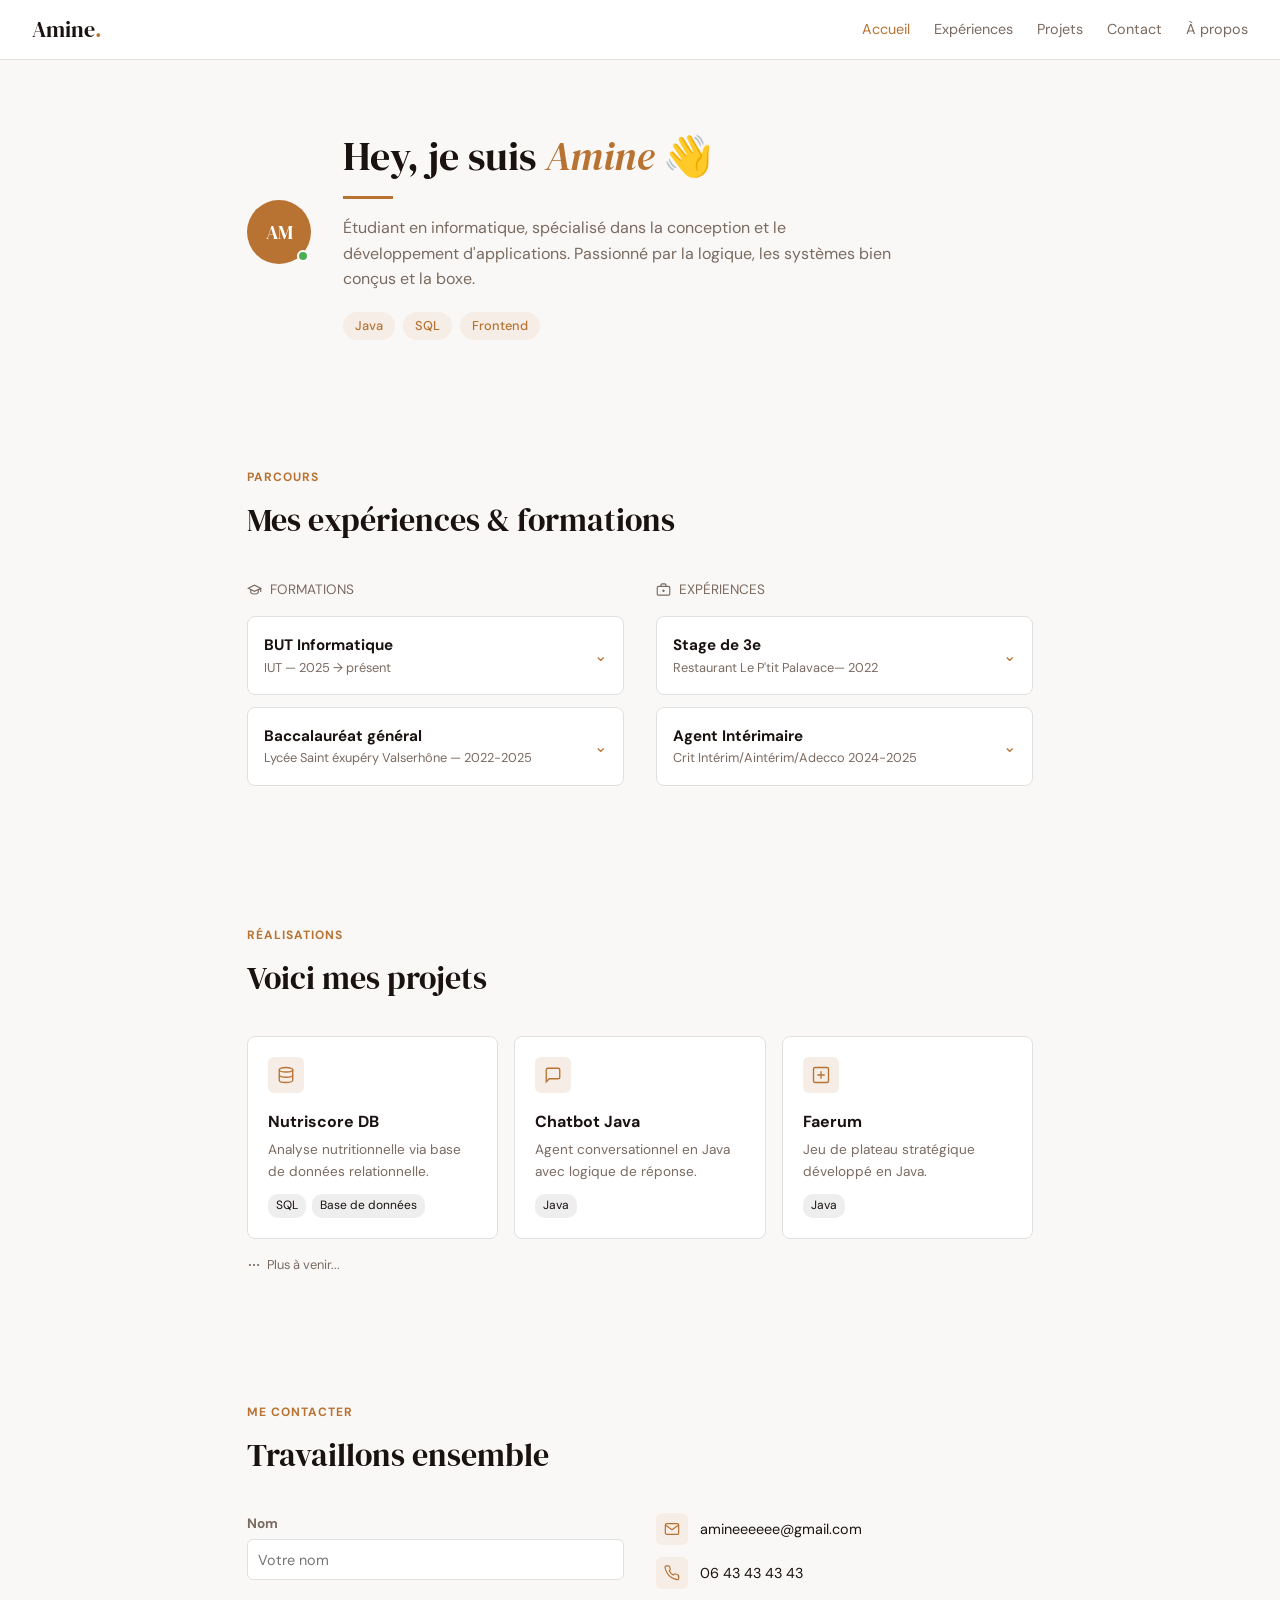
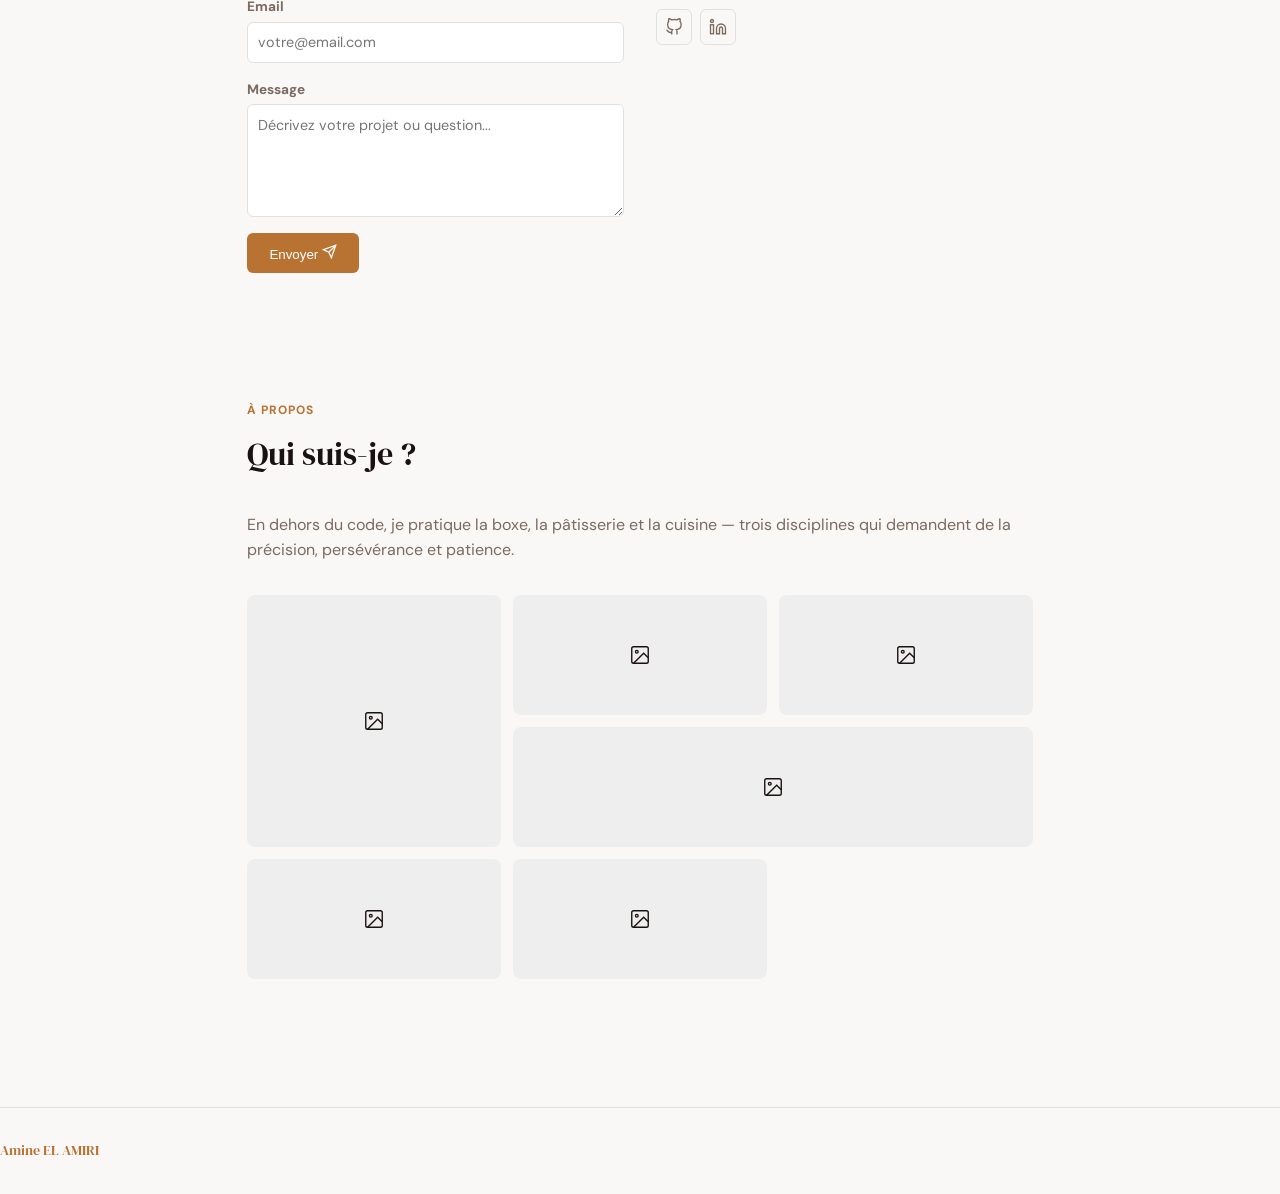
==== index.html @ 22b743e8 "Add files via upload" ====
<!DOCTYPE html>
<html lang="fr">
<head>
  <meta charset="UTF-8" />
  <meta name="viewport" content="width=device-width, initial-scale=1.0" />
  <title>Amine — Portfolio</title>
  <link rel="preconnect" href="https://fonts.googleapis.com" />
  <link rel="preconnect" href="https://fonts.gstatic.com" crossorigin />
  <link href="https://fonts.googleapis.com/css2?family=DM+Sans:wght@400;500;700&family=DM+Serif+Display:ital@0;1&display=swap" rel="stylesheet" />
  <link rel="stylesheet" href="style.css" />
</head>
<body>

<nav id="navbar">
  <a href="#accueil" class="nav-logo">Amine<span>.</span></a>

  <div class="nav-links" id="nav-links">
    <a href="#accueil"          class="nav-link active" data-section="accueil">Accueil</a>
    <a href="#mon-parcours"     class="nav-link"               data-section="mon-parcours">Expériences</a>
    <a href="#mes-projets"      class="nav-link"               data-section="mes-projets">Projets</a>
    <a href="#me-contacter"     class="nav-link"               data-section="me-contacter">Contact</a>
    <a href="#a-propos-de-moi"  class="nav-link"               data-section="a-propos-de-moi">À propos</a>
  </div>

  <button class="hamburger" id="hamburger" onclick="basculerMenu()" aria-label="Menu">
    <span></span><span></span><span></span>
  </button>
</nav>

<div class="mobile-menu" id="mobile-menu">
  <a href="#accueil"          class="nav-link" onclick="fermerMenuMobile()">Accueil</a>
  <a href="#mon-parcours"     class="nav-link" onclick="fermerMenuMobile()">Expériences</a>
  <a href="#mes-projets"      class="nav-link" onclick="fermerMenuMobile()">Projets</a>
  <a href="#me-contacter"     class="nav-link" onclick="fermerMenuMobile()">Contact</a>
  <a href="#a-propos-de-moi"  class="nav-link" onclick="fermerMenuMobile()">À propos</a>
</div>

<main>

  <section id="accueil">
    <div class="hero-inner">
      <div class="avatar-wrap">
        <div class="avatar">AM</div>
        <div class="availability" title="Disponible"></div>
      </div>
      <div>
        <h1 class="hero-greeting">Hey, je suis <em>Amine</em> 👋</h1>
        <div class="copper-bar"></div>
        <p class="hero-desc">Étudiant en informatique, spécialisé dans la conception et le développement d'applications. Passionné par la logique, les systèmes bien conçus et la boxe.</p>
        <div class="tags">
          <span class="tag">Java</span>
          <span class="tag">SQL</span>
          <span class="tag">Frontend</span>
        </div>
      </div>
    </div>
  </section>

  <section id="mon-parcours">
    <div class="section-eyebrow">Parcours</div>
    <h2 class="section-title">Mes expériences &amp; formations</h2>
    <div class="xp-grid">
      <div>
        <div class="xp-col-title">
          <svg width="15" height="15" fill="none" stroke="currentColor" stroke-width="1.8" viewBox="0 0 24 24"><path d="M22 10v6M2 10l10-5 10 5-10 5z"/><path d="M6 12v5c3 3 9 3 12 0v-5"/></svg>
          Formations
        </div>
        <div class="expand-card">
          <div class="expand-header" onclick="ouvrirBoite(this)">
            <div>
              <div class="expand-title">BUT Informatique</div>
              <div class="expand-sub">IUT — 2025 → présent</div>
            </div>
            <span class="chevron">&#8964;</span>
          </div>
          <div class="expand-body">
            Formation en développement logiciel, bases de données, algorithmique et conception d'applications. Projets en équipe en conditions réelles.
          </div>
        </div>
        <div class="expand-card">
          <div class="expand-header" onclick="ouvrirBoite(this)">
            <div>
              <div class="expand-title">Baccalauréat général</div>
              <div class="expand-sub">Lycée Saint éxupéry Valserhône — 2022-2025</div>
            </div>
            <span class="chevron">&#8964;</span>
          </div>
          <div class="expand-body">
            Spécialité Mathématiques et Physique-chimie ainsi que l'option Maths Expertes. 
          </div>
        </div>
      </div>
      <div>
        <div class="xp-col-title">
          <svg width="15" height="15" fill="none" stroke="currentColor" stroke-width="1.8" viewBox="0 0 24 24"><rect x="2" y="7" width="20" height="14" rx="2"/><path d="M16 7V5a2 2 0 0 0-2-2h-4a2 2 0 0 0-2 2v2"/><line x1="12" y1="12" x2="12" y2="16"/><line x1="10" y1="14" x2="14" y2="14"/></svg>
          Expériences
        </div>
        <div class="expand-card">
          <div class="expand-header" onclick="ouvrirBoite(this)">
            <div>
              <div class="expand-title">Stage de 3e</div>
              <div class="expand-sub">Restaurant Le P'tit Palavace— 2022</div>
            </div>
            <span class="chevron">&#8964;</span>
          </div>
          <div class="expand-body">
            Au cours de ce stage, j'ai occupé plusieurs postes opérationnels : accueil et prise en charge des clients, entretien des locaux, et participation à la préparation des commandes dans le respect des procédures établies. Cette expérience m'a permis de développer des compétences transversales telles que le sens du service, la rigueur dans l'application de méthodes de travail, et la gestion du stress en environnement dynamique.
          </div>
        </div>
        <div class="expand-card">
          <div class="expand-header" onclick="ouvrirBoite(this)">
            <div>
              <div class="expand-title">Agent Intérimaire</div>
              <div class="expand-sub">Crit Intérim/Aintérim/Adecco 2024-2025</div>
            </div>
            <span class="chevron">&#8964;</span>
          </div>
          <div class="expand-body">
            Diverses missions opérationnelles — gestion de stocks, déménagement — qui m'ont forgé une vraie polyvalence terrain : capacité d'adaptation rapide, rigueur logistique et sens de l'effort collectif.
          </div>
        </div>
      </div>
    </div>
  </section>

  <section id="mes-projets">
    <div class="section-eyebrow">Réalisations</div>
    <h2 class="section-title">Voici mes projets</h2>
    <div class="projects-grid">
      <a href="nutriscore.html" class="project-card">
        <div class="proj-icon">
          <svg width="18" height="18" fill="none" stroke="currentColor" stroke-width="1.8" viewBox="0 0 24 24"><ellipse cx="12" cy="5" rx="9" ry="3"/><path d="M21 12c0 1.66-4 3-9 3s-9-1.34-9-3"/><path d="M3 5v14c0 1.66 4 3 9 3s9-1.34 9-3V5"/></svg>
        </div>
        <div class="proj-title">Nutriscore DB</div>
        <div class="proj-desc">Analyse nutritionnelle via base de données relationnelle.</div>
        <div class="proj-tags">
          <span class="proj-tag">SQL</span>
          <span class="proj-tag">Base de données</span>
        </div>
      </a>
      <a href="chatbot.html" class="project-card">
        <div class="proj-icon">
          <svg width="18" height="18" fill="none" stroke="currentColor" stroke-width="1.8" viewBox="0 0 24 24"><path d="M21 15a2 2 0 0 1-2 2H7l-4 4V5a2 2 0 0 1 2-2h14a2 2 0 0 1 2 2z"/></svg>
        </div>
        <div class="proj-title">Chatbot Java</div>
        <div class="proj-desc">Agent conversationnel en Java avec logique de réponse.</div>
        <div class="proj-tags">
          <span class="proj-tag">Java</span>
        </div>
      </a>
      <a href="faerum.html" class="project-card">
        <div class="proj-icon">
          <svg width="18" height="18" fill="none" stroke="currentColor" stroke-width="1.8" viewBox="0 0 24 24"><rect x="2" y="2" width="20" height="20" rx="2"/><path d="M7 12h10M12 7v10"/></svg>
        </div>
        <div class="proj-title">Faerum</div>
        <div class="proj-desc">Jeu de plateau stratégique développé en Java.</div>
        <div class="proj-tags">
          <span class="proj-tag">Java</span>
        </div>
      </a>
    </div>
    <p class="more-projects">
      <svg width="14" height="14" fill="none" stroke="currentColor" stroke-width="1.8" viewBox="0 0 24 24"><circle cx="12" cy="12" r="1"/><circle cx="19" cy="12" r="1"/><circle cx="5" cy="12" r="1"/></svg>
      Plus à venir...
    </p>
  </section>

  <section id="me-contacter">
    <div class="section-eyebrow">Me contacter</div>
    <h2 class="section-title">Travaillons ensemble</h2>
    <div class="contact-wrap">
      <form class="contact-form" onsubmit="return false;">
        <div class="form-group">
          <label for="name">Nom</label>
          <input type="text" id="name" placeholder="Votre nom" />
        </div>
        <div class="form-group">
          <label for="email">Email</label>
          <input type="email" id="email" placeholder="votre@email.com" />
        </div>
        <div class="form-group">
          <label for="message">Message</label>
          <textarea id="message" rows="5" placeholder="Décrivez votre projet ou question..."></textarea>
        </div>
        <button type="submit" class="send-btn">
          Envoyer
          <svg width="15" height="15" fill="none" stroke="currentColor" stroke-width="2" viewBox="0 0 24 24"><line x1="22" y1="2" x2="11" y2="13"/><polygon points="22 2 15 22 11 13 2 9 22 2"/></svg>
        </button>
      </form>
      <div class="contact-info">
        <div class="contact-row">
          <div class="contact-icon">
            <svg width="16" height="16" fill="none" stroke="currentColor" stroke-width="1.8" viewBox="0 0 24 24"><path d="M4 4h16c1.1 0 2 .9 2 2v12c0 1.1-.9 2-2 2H4c-1.1 0-2-.9-2-2V6c0-1.1.9-2 2-2z"/><polyline points="22,6 12,13 2,6"/></svg>
          </div>
          amineeeeee@gmail.com
        </div>
        <div class="contact-row">
          <div class="contact-icon">
            <svg width="16" height="16" fill="none" stroke="currentColor" stroke-width="1.8" viewBox="0 0 24 24"><path d="M22 16.92v3a2 2 0 0 1-2.18 2 19.79 19.79 0 0 1-8.63-3.07A19.5 19.5 0 0 1 4.69 12 19.79 19.79 0 0 1 1.6 3.4 2 2 0 0 1 3.57 1.22h3a2 2 0 0 1 2 1.72c.127.96.361 1.903.7 2.81a2 2 0 0 1-.45 2.11L7.91 8.96a16 16 0 0 0 6 6l.92-.92a2 2 0 0 1 2.11-.45c.907.339 1.85.573 2.81.7A2 2 0 0 1 21.73 16.92z"/></svg>
          </div>
          06 43 43 43 43
        </div>
        <div class="socials">
          <a href="https://github.com/Amine-fr" class="social-btn" aria-label="GitHub">
            <svg width="18" height="18" fill="none" stroke="currentColor" stroke-width="1.8" viewBox="0 0 24 24"><path d="M9 19c-5 1.5-5-2.5-7-3m14 6v-3.87a3.37 3.37 0 0 0-.94-2.61c3.14-.35 6.44-1.54 6.44-7A5.44 5.44 0 0 0 20 4.77 5.07 5.07 0 0 0 19.91 1S18.73.65 16 2.48a13.38 13.38 0 0 0-7 0C6.27.65 5.09 1 5.09 1A5.07 5.07 0 0 0 5 4.77a5.44 5.44 0 0 0-1.5 3.78c0 5.42 3.3 6.61 6.44 7A3.37 3.37 0 0 0 9 18.13V22"/></svg>
          </a>
          <a href="https://linkedin.com/in/amine-el-amiri-00810a276" class="social-btn" aria-label="LinkedIn">
            <svg width="18" height="18" fill="none" stroke="currentColor" stroke-width="1.8" viewBox="0 0 24 24"><path d="M16 8a6 6 0 0 1 6 6v7h-4v-7a2 2 0 0 0-2-2 2 2 0 0 0-2 2v7h-4v-7a6 6 0 0 1 6-6z"/><rect x="2" y="9" width="4" height="12"/><circle cx="4" cy="4" r="2"/></svg>
          </a>
        </div>
      </div>
    </div>
  </section>

  <section id="a-propos-de-moi">
    <div class="section-eyebrow">À propos</div>
    <h2 class="section-title">Qui suis-je ?</h2>
    <p class="about-text">En dehors du code, je pratique la boxe, la pâtisserie et la cuisine — trois disciplines qui demandent de la précision, persévérance et patience.</p>
    <div class="about-photos">
      <div class="photo tall">
        <svg width="22" height="22" fill="none" stroke="currentColor" stroke-width="1.5" viewBox="0 0 24 24"><rect x="3" y="3" width="18" height="18" rx="2"/><circle cx="8.5" cy="8.5" r="1.5"/><polyline points="21 15 16 10 5 21"/></svg>
      </div>
      <div class="photo">
        <svg width="22" height="22" fill="none" stroke="currentColor" stroke-width="1.5" viewBox="0 0 24 24"><rect x="3" y="3" width="18" height="18" rx="2"/><circle cx="8.5" cy="8.5" r="1.5"/><polyline points="21 15 16 10 5 21"/></svg>
      </div>
      <div class="photo">
        <svg width="22" height="22" fill="none" stroke="currentColor" stroke-width="1.5" viewBox="0 0 24 24"><rect x="3" y="3" width="18" height="18" rx="2"/><circle cx="8.5" cy="8.5" r="1.5"/><polyline points="21 15 16 10 5 21"/></svg>
      </div>
      <div class="photo wide">
        <svg width="22" height="22" fill="none" stroke="currentColor" stroke-width="1.5" viewBox="0 0 24 24"><rect x="3" y="3" width="18" height="18" rx="2"/><circle cx="8.5" cy="8.5" r="1.5"/><polyline points="21 15 16 10 5 21"/></svg>
      </div>
      <div class="photo">
        <svg width="22" height="22" fill="none" stroke="currentColor" stroke-width="1.5" viewBox="0 0 24 24"><rect x="3" y="3" width="18" height="18" rx="2"/><circle cx="8.5" cy="8.5" r="1.5"/><polyline points="21 15 16 10 5 21"/></svg>
      </div>
      <div class="photo">
        <svg width="22" height="22" fill="none" stroke="currentColor" stroke-width="1.5" viewBox="0 0 24 24"><rect x="3" y="3" width="18" height="18" rx="2"/><circle cx="8.5" cy="8.5" r="1.5"/><polyline points="21 15 16 10 5 21"/></svg>
      </div>
    </div>
  </section>

</main>

<footer>
  <span>Amine EL AMIRI</span> 
</footer>

<script src="script.js"></script>
</body>
</html>
---- style.css ----
:root {
  --primary: #b87333;       /* Ta couleur cuivre */
  --primary-light: #f5ede6; /* Fond beige clair */
  --text: #1a1210;          /* Texte foncé */
  --text-muted: #7a6a60;    /* Texte secondaire gris/brun */
  --white: #ffffff;
  --bg: #faf8f6;            /* Couleur de fond du site */
}

* {
  box-sizing: border-box;
  margin: 0;
  padding: 0;
}

html { scroll-behavior: smooth; }

body {
  font-family: 'DM Sans', sans-serif;
  background-color: var(--bg);
  color: var(--text);
  line-height: 1.6;
}


#navbar {
  position: fixed; top: 0; left: 0; right: 0; z-index: 100;
  height: 60px;
  display: flex; align-items: center; justify-content: space-between;
  padding: 0 2rem;
  background-color: var(--white);
  border-bottom: 1px solid #e0e0e0;
}

.nav-logo {
  font-family: 'DM Serif Display', serif;
  font-size: 1.4rem; text-decoration: none; color: var(--text);
}
.nav-logo span { color: var(--primary); }

.nav-links { display: flex; gap: 1.5rem; }

.nav-link {
  font-size: 0.9rem; color: var(--text-muted);
  text-decoration: none; transition: color 0.2s;
}
.nav-link:hover, .nav-link.active { color: var(--primary); }

.hamburger {
  display: none; flex-direction: column; gap: 4px;
  background: none; border: none; cursor: pointer;
}
.hamburger span { width: 22px; height: 2px; background: var(--text); }

.mobile-menu {
  display: none; flex-direction: column;
  position: fixed; top: 60px; left: 0; right: 0; z-index: 99;
  background-color: var(--white); padding: 1rem 2rem;
  border-bottom: 1px solid #e0e0e0;
}
.mobile-menu.open { display: flex; }
.mobile-menu .nav-link { padding: 0.75rem 0; border-bottom: 1px solid #eee; }


main { padding-top: 60px; }

section {
  max-width: 850px; margin: 0 auto;
  padding: 4rem 2rem;
}

.section-eyebrow {
  font-size: 0.75rem; text-transform: uppercase; letter-spacing: 1px;
  color: var(--primary); font-weight: bold; margin-bottom: 0.5rem;
}

.section-title {
  font-family: 'DM Serif Display', serif; font-size: 2rem;
  font-weight: normal; margin-bottom: 2rem;
}


.hero-inner { display: flex; gap: 2rem; align-items: center; }

.avatar-wrap { position: relative; }

.avatar {
  width: 64px; height: 64px; border-radius: 50%;
  background: var(--primary); color: var(--white);
  display: flex; align-items: center; justify-content: center;
  font-family: 'DM Serif Display', serif; font-size: 1.2rem;
}

.availability {
  position: absolute; bottom: 2px; right: 2px;
  width: 12px; height: 12px; border-radius: 50%;
  background: #4caf50; border: 2px solid var(--white);
}

.hero-greeting { font-family: 'DM Serif Display', serif; font-size: 2.5rem; font-weight: normal; }
.hero-greeting em { color: var(--primary); font-style: italic; }
.copper-bar { width: 50px; height: 3px; background: var(--primary); margin: 0.5rem 0 1rem; }
.hero-desc { color: var(--text-muted); margin-bottom: 1.25rem; max-width: 550px; }

.tags { display: flex; gap: 0.5rem; flex-wrap: wrap; }
.tag {
  background: var(--primary-light); color: var(--primary);
  padding: 4px 12px; border-radius: 20px; font-size: 0.8rem; font-weight: 500;
}


.xp-grid { display: grid; grid-template-columns: 1fr 1fr; gap: 2rem; }
.xp-col-title { display: flex; align-items: center; gap: 0.5rem; font-size: 0.85rem; color: var(--text-muted); text-transform: uppercase; margin-bottom: 1rem; }

.expand-card {
  background: var(--white); border: 1px solid #e0e0e0;
  border-radius: 8px; margin-bottom: 0.75rem; overflow: hidden;
}

.expand-header { display: flex; justify-content: space-between; align-items: center; padding: 1rem; cursor: pointer; }
.expand-title { font-weight: bold; font-size: 0.95rem; }
.expand-sub { font-size: 0.8rem; color: var(--text-muted); }

.chevron { color: var(--primary); transition: transform 0.2s; }
.chevron.open { transform: rotate(180deg); }

.expand-body {
  max-height: 0; overflow: hidden;
  transition: max-height 0.3s ease, padding 0.3s;
  font-size: 0.85rem; color: var(--text-muted);
}
.expand-body.open { max-height: 300px; padding: 0 1rem 1rem; }


.projects-grid { display: grid; grid-template-columns: repeat(3, 1fr); gap: 1rem; }

.project-card {
  background: var(--white); border: 1px solid #e0e0e0; border-radius: 8px;
  padding: 1.25rem; text-decoration: none; color: inherit; transition: transform 0.2s;
}
.project-card:hover { border-color: var(--primary); transform: translateY(-3px); }

.proj-icon {
  width: 36px; height: 36px; background: var(--primary-light); color: var(--primary);
  display: flex; align-items: center; justify-content: center; border-radius: 6px; margin-bottom: 1rem;
}
.proj-title { font-weight: bold; font-size: 1rem; margin-bottom: 0.25rem; }
.proj-desc { font-size: 0.85rem; color: var(--text-muted); margin-bottom: 0.75rem; }

.proj-tags { display: flex; gap: 0.4rem; }
.proj-tag { background: #eee; font-size: 0.75rem; padding: 2px 8px; border-radius: 10px; }
.more-projects { display: flex; align-items: center; gap: 6px; font-size: 0.8rem; color: var(--text-muted); margin-top: 1rem; }


.contact-wrap { display: grid; grid-template-columns: 1fr 1fr; gap: 2rem; }
.contact-form { display: flex; flex-direction: column; gap: 1rem; }

.form-group { display: flex; flex-direction: column; gap: 0.25rem; }
.form-group label { font-size: 0.85rem; font-weight: bold; color: var(--text-muted); }
.form-group input, .form-group textarea {
  padding: 0.65rem; border: 1px solid #e0e0e0; border-radius: 6px;
  font-family: inherit; font-size: 0.9rem; outline: none;
}
.form-group input:focus, .form-group textarea:focus { border-color: var(--primary); }

.send-btn {
  background: var(--primary); color: var(--white); border: none;
  padding: 0.7rem 1.4rem; border-radius: 6px; cursor: pointer; align-self: flex-start;
}
.send-btn:hover { background: #7a4a1e; }

.contact-info { display: flex; flex-direction: column; gap: 0.75rem; }
.contact-row { display: flex; align-items: center; gap: 0.75rem; font-size: 0.9rem; }
.contact-icon {
  width: 32px; height: 32px; background: var(--primary-light); color: var(--primary);
  display: flex; align-items: center; justify-content: center; border-radius: 6px;
}

.socials { display: flex; gap: 0.5rem; margin-top: 0.5rem; }
.social-btn {
  width: 36px; height: 36px; border: 1px solid #e0e0e0; border-radius: 6px;
  display: flex; align-items: center; justify-content: center; color: var(--text-muted); text-decoration: none;
}
.social-btn:hover { border-color: var(--primary); color: var(--primary); }


.about-text { color: var(--text-muted); margin-bottom: 2rem; }
.about-photos { display: grid; grid-template-columns: repeat(3, 1fr); gap: 0.75rem; }

.photo {
  background: #eee; border-radius: 8px; min-height: 120px;
  display: flex; align-items: center; justify-content: center;
}
.photo.tall { grid-row: span 2; }
.photo.wide { grid-column: span 2; }

footer {
  display: flex; justify-content: space-between; align-items: center;
  padding: 2rem 0; border-top: 1px solid #e0e0e0; margin-top: 4rem;
  font-size: 0.85rem; color: var(--text-muted);
}
footer span:first-child { font-family: 'DM Serif Display', serif; color: var(--primary); }


@media (max-width: 680px) {
  .nav-links { display: none; }
  .hamburger { display: flex; }
  
 
  .hero-inner, .xp-grid, .projects-grid, .contact-wrap, .about-photos { 
    grid-template-columns: 1fr; 
    flex-direction: column; 
  }
  
  .photo.tall, .photo.wide { grid-row: span 1; grid-column: span 1; }
}
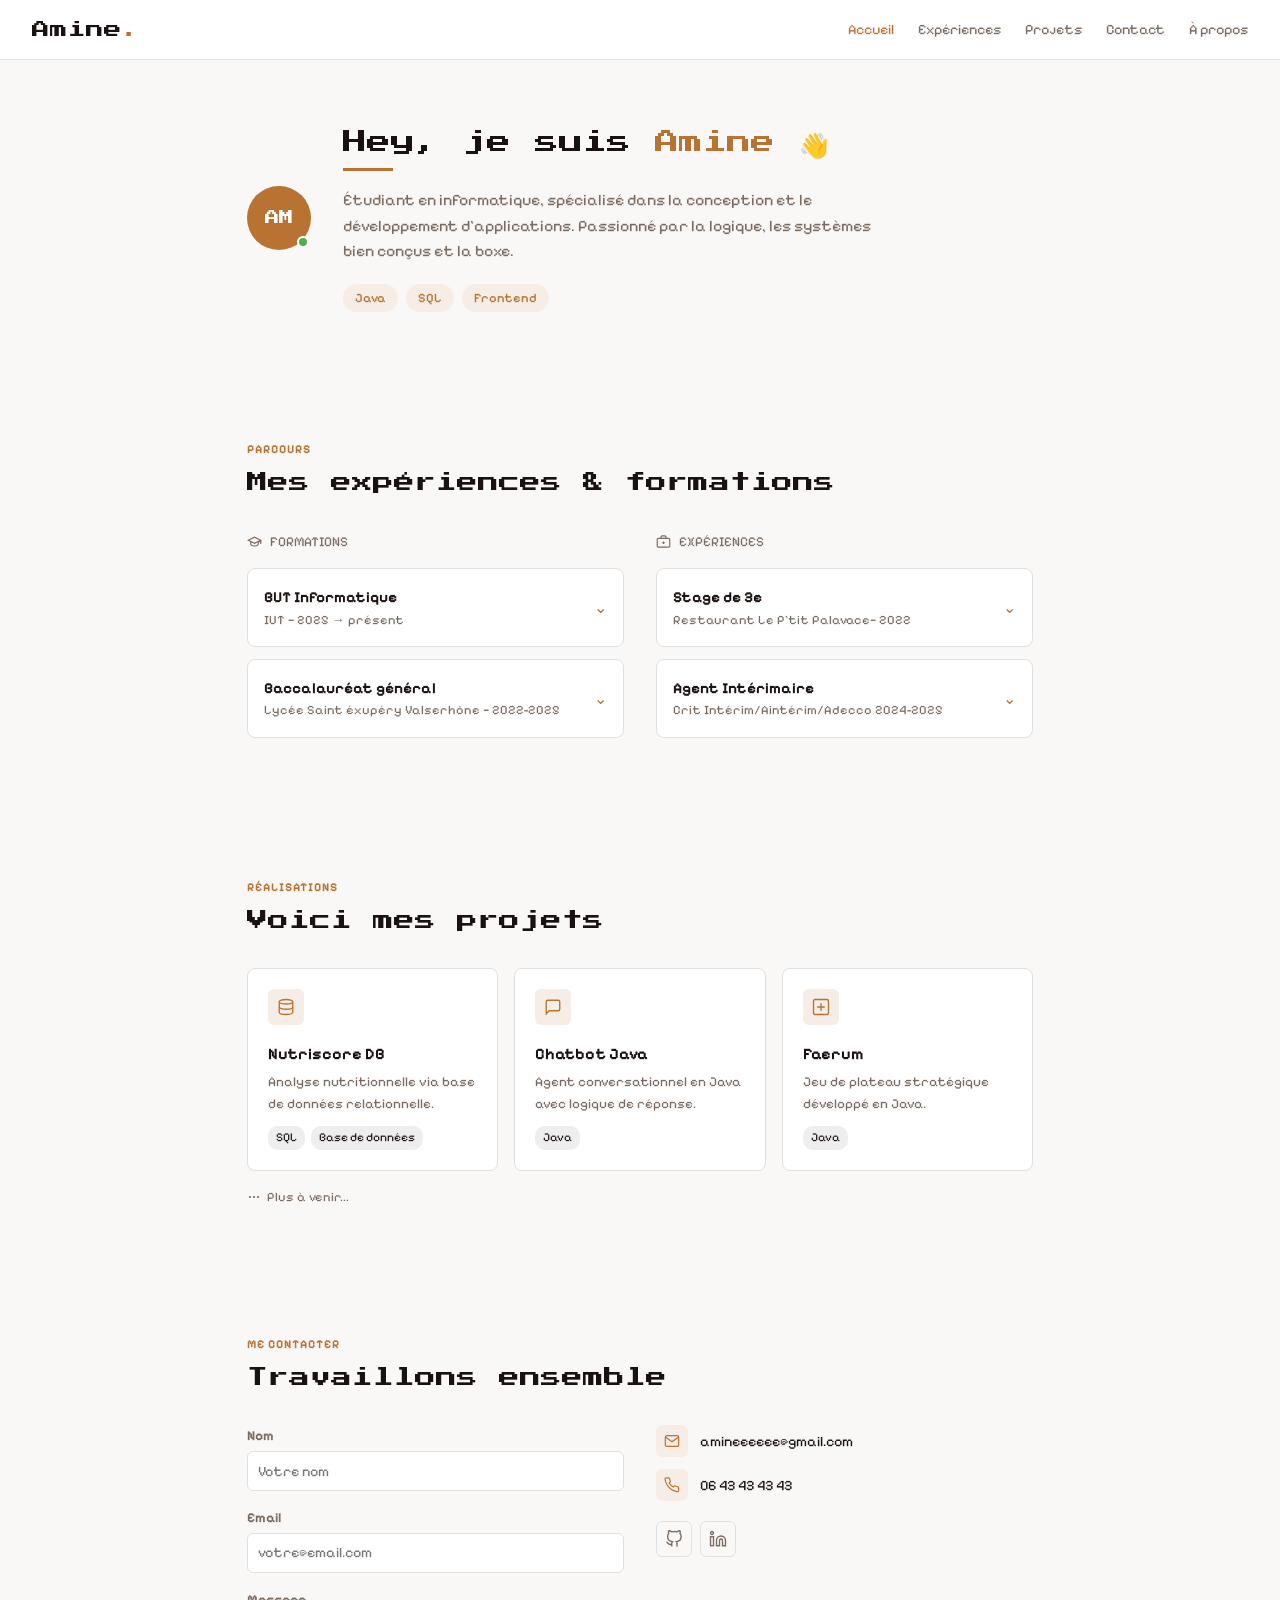
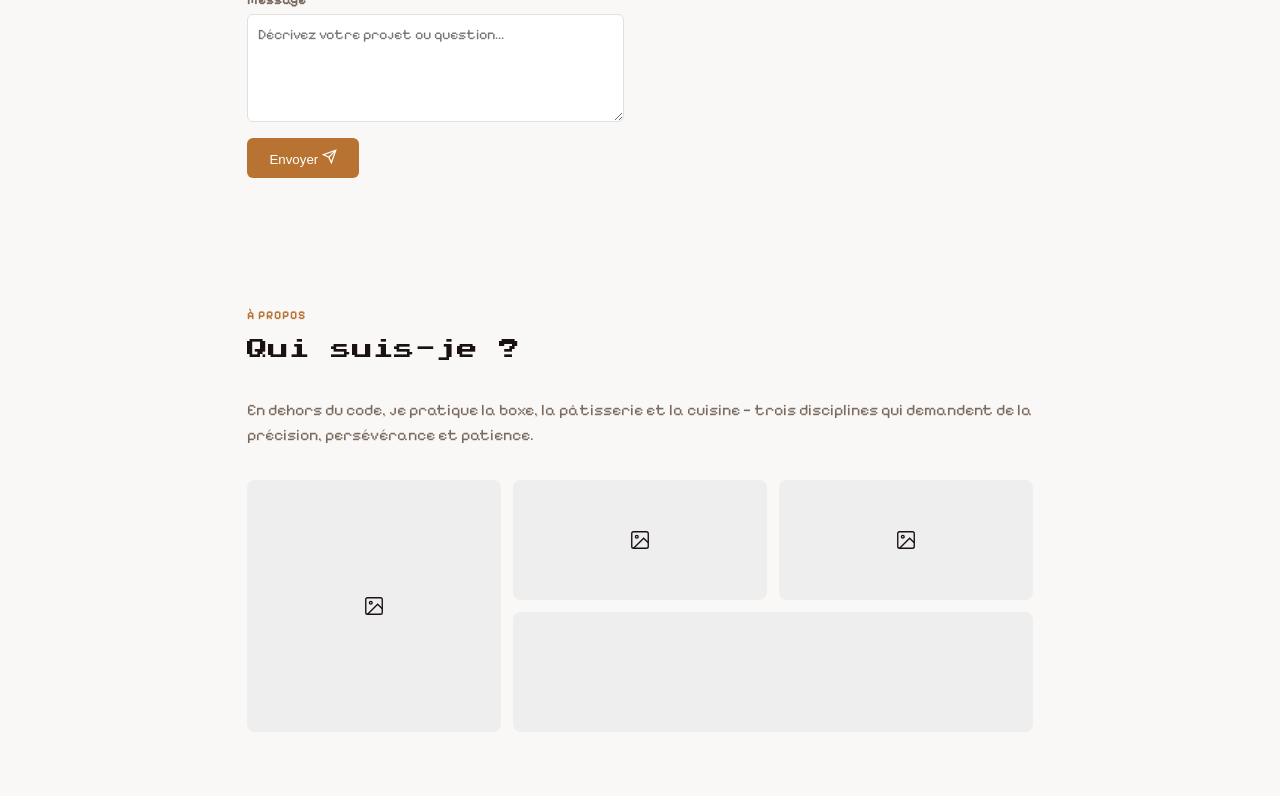
==== commit b1aec341: "Add files via upload" ====
--- a/index.html
+++ b/index.html
@@ -6,7 +6,7 @@
   <title>Amine — Portfolio</title>
   <link rel="preconnect" href="https://fonts.googleapis.com" />
   <link rel="preconnect" href="https://fonts.gstatic.com" crossorigin />
-  <link href="https://fonts.googleapis.com/css2?family=DM+Sans:wght@400;500;700&family=DM+Serif+Display:ital@0;1&display=swap" rel="stylesheet" />
+  <link href="https://fonts.googleapis.com/css2?family=Pixelify+Sans:wght@400;500;700&family=Press+Start+2P&display=swap" rel="stylesheet" />
   <link rel="stylesheet" href="style.css" />
 </head>
 <body>
@@ -227,23 +227,4 @@
         <svg width="22" height="22" fill="none" stroke="currentColor" stroke-width="1.5" viewBox="0 0 24 24"><rect x="3" y="3" width="18" height="18" rx="2"/><circle cx="8.5" cy="8.5" r="1.5"/><polyline points="21 15 16 10 5 21"/></svg>
       </div>
       <div class="photo wide">
-        <svg width="22" height="22" fill="none" stroke="currentColor" stroke-width="1.5" viewBox="0 0 24 24"><rect x="3" y="3" width="18" height="18" rx="2"/><circle cx="8.5" cy="8.5" r="1.5"/><polyline points="21 15 16 10 5 21"/></svg>
-      </div>
-      <div class="photo">
-        <svg width="22" height="22" fill="none" stroke="currentColor" stroke-width="1.5" viewBox="0 0 24 24"><rect x="3" y="3" width="18" height="18" rx="2"/><circle cx="8.5" cy="8.5" r="1.5"/><polyline points="21 15 16 10 5 21"/></svg>
-      </div>
-      <div class="photo">
-        <svg width="22" height="22" fill="none" stroke="currentColor" stroke-width="1.5" viewBox="0 0 24 24"><rect x="3" y="3" width="18" height="18" rx="2"/><circle cx="8.5" cy="8.5" r="1.5"/><polyline points="21 15 16 10 5 21"/></svg>
-      </div>
-    </div>
-  </section>
-
-</main>
-
-<footer>
-  <span>Amine EL AMIRI</span> 
-</footer>
-
-<script src="script.js"></script>
-</body>
-</html>+        <svg width="22" height="22
--- a/style.css
+++ b/style.css
@@ -1,4 +1,3 @@
-
 :root {
   --primary: #b87333;       /* Ta couleur cuivre */
   --primary-light: #f5ede6; /* Fond beige clair */
@@ -17,7 +16,7 @@
 html { scroll-behavior: smooth; }
 
 body {
-  font-family: 'DM Sans', sans-serif;
+  font-family: 'Pixelify Sans', sans-serif; /* Reste du texte en Pixelify Sans */
   background-color: var(--bg);
   color: var(--text);
   line-height: 1.6;
@@ -34,8 +33,8 @@
 }
 
 .nav-logo {
-  font-family: 'DM Serif Display', serif;
-  font-size: 1.4rem; text-decoration: none; color: var(--text);
+  font-family: 'Press Start 2P', cursive; /* Logo en Press Start 2P */
+  font-size: 1.1rem; text-decoration: none; color: var(--text); /* Taille ajustée */
 }
 .nav-logo span { color: var(--primary); }
 
@@ -76,8 +75,10 @@
 }
 
 .section-title {
-  font-family: 'DM Serif Display', serif; font-size: 2rem;
+  font-family: 'Press Start 2P', cursive; /* Gros titres en Press Start 2P */
+  font-size: 1.3rem; /* Taille réduite pour préserver la mise en page */
   font-weight: normal; margin-bottom: 2rem;
+  line-height: 1.5;
 }
 
 
@@ -89,7 +90,7 @@
   width: 64px; height: 64px; border-radius: 50%;
   background: var(--primary); color: var(--white);
   display: flex; align-items: center; justify-content: center;
-  font-family: 'DM Serif Display', serif; font-size: 1.2rem;
+  font-family: 'Press Start 2P', cursive; font-size: 0.9rem; /* Version pixel pour l'avatar */
 }
 
 .availability {
@@ -98,8 +99,13 @@
   background: #4caf50; border: 2px solid var(--white);
 }
 
-.hero-greeting { font-family: 'DM Serif Display', serif; font-size: 2.5rem; font-weight: normal; }
-.hero-greeting em { color: var(--primary); font-style: italic; }
+.hero-greeting { 
+  font-family: 'Press Start 2P', cursive; /* Titre principal en Press Start 2P */
+  font-size: 1.5rem; /* Taille optimisée pour l'affichage */
+  font-weight: normal; 
+  line-height: 1.5;
+}
+.hero-greeting em { color: var(--primary); font-style: normal; } /* Retrait de l'italic incompatible avec le pixel art */
 .copper-bar { width: 50px; height: 3px; background: var(--primary); margin: 0.5rem 0 1rem; }
 .hero-desc { color: var(--text-muted); margin-bottom: 1.25rem; max-width: 550px; }
 
@@ -200,14 +206,16 @@
   padding: 2rem 0; border-top: 1px solid #e0e0e0; margin-top: 4rem;
   font-size: 0.85rem; color: var(--text-muted);
 }
-footer span:first-child { font-family: 'DM Serif Display', serif; color: var(--primary); }
+footer span:first-child { 
+  font-family: 'Press Start 2P', cursive; /* Signature du footer en Press Start 2P */
+  font-size: 0.75rem; color: var(--primary); 
+}
 
 
 @media (max-width: 680px) {
   .nav-links { display: none; }
   .hamburger { display: flex; }
   
- 
   .hero-inner, .xp-grid, .projects-grid, .contact-wrap, .about-photos { 
     grid-template-columns: 1fr; 
     flex-direction: column; 
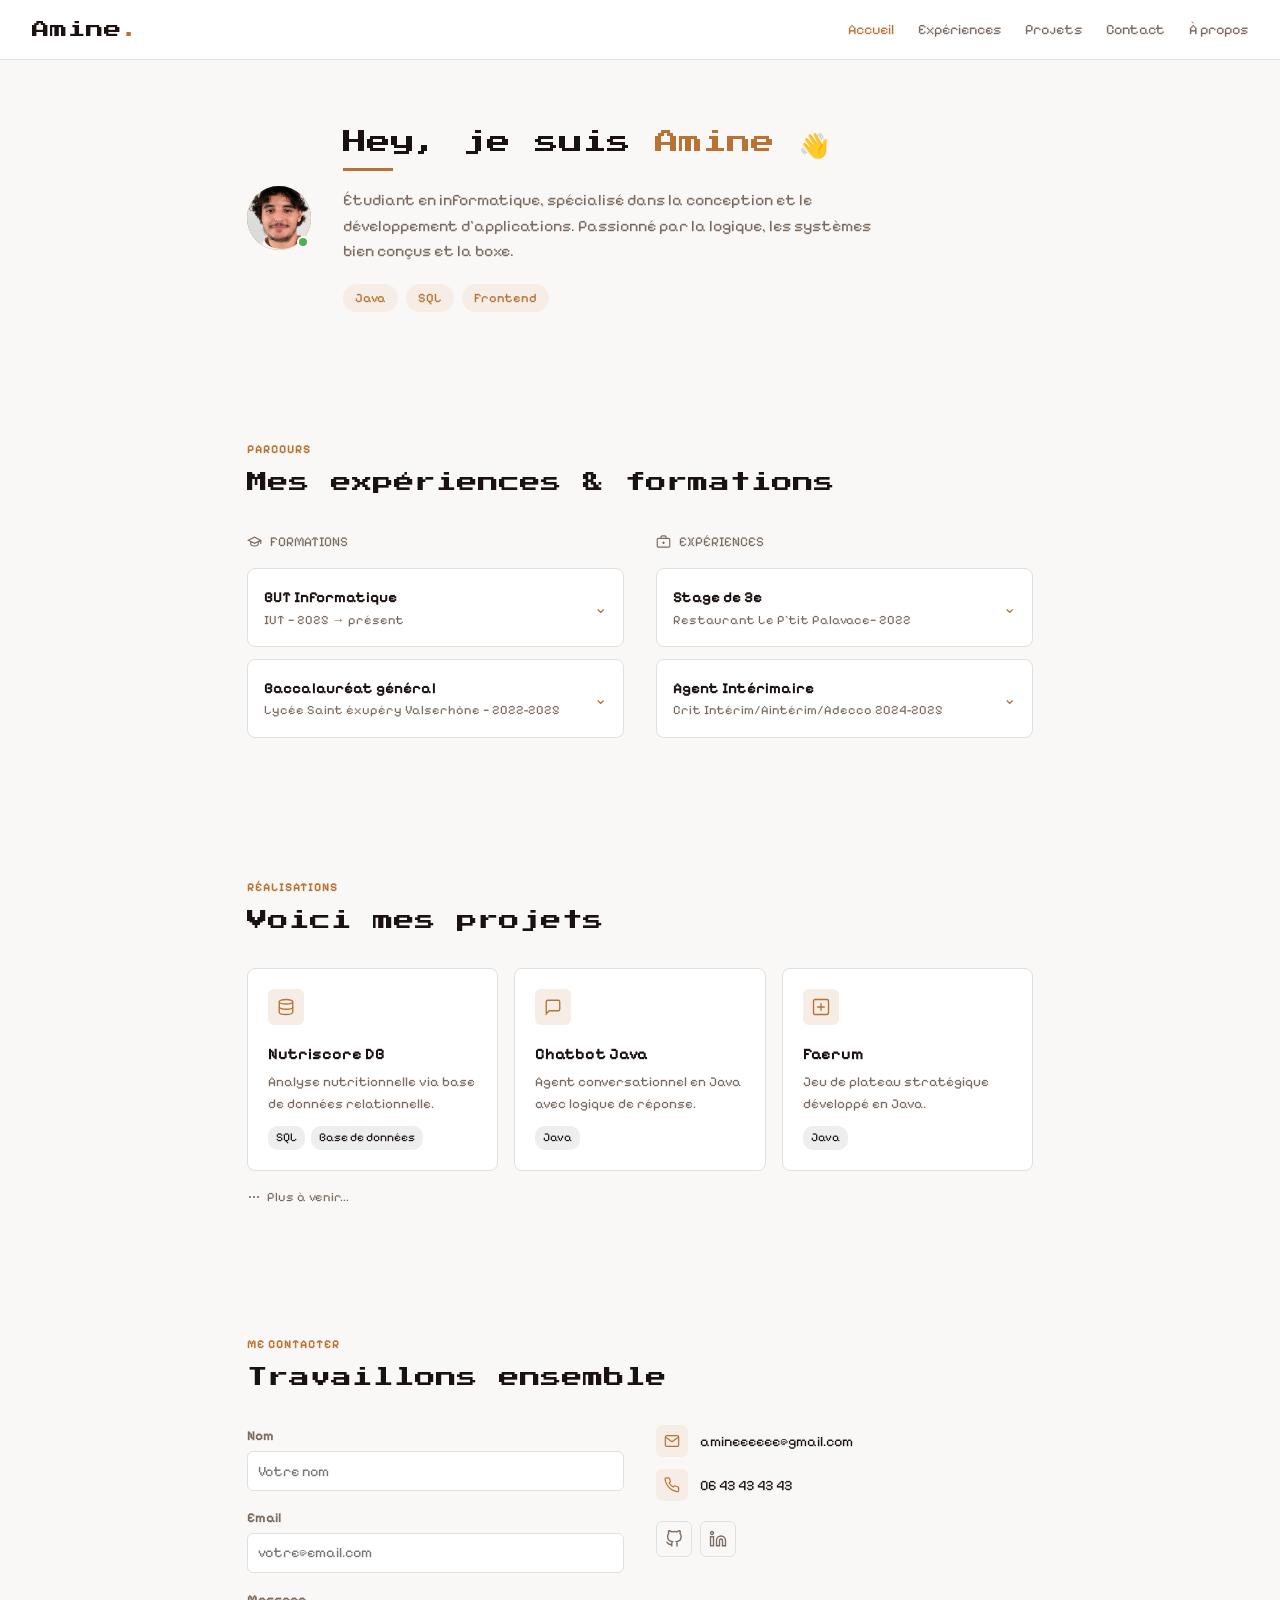
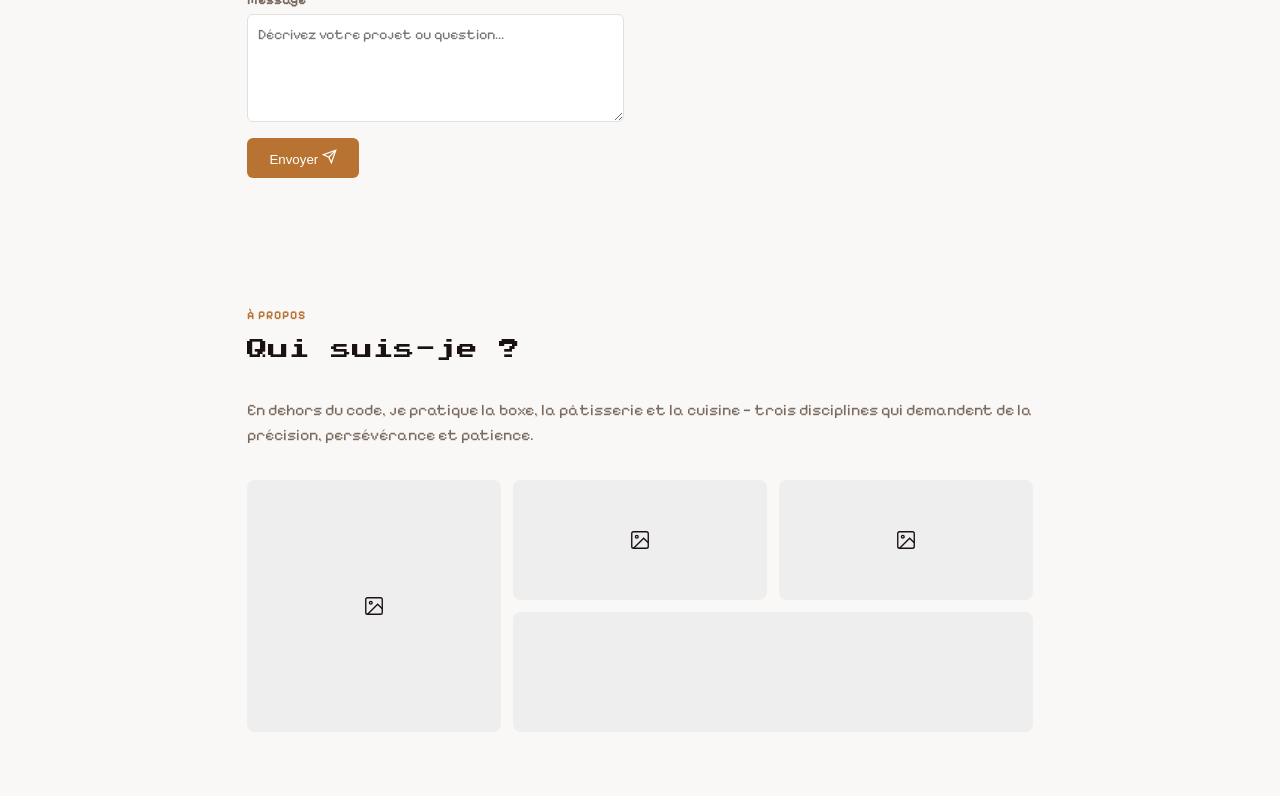
==== commit 7fc8d22c: "Add files via upload" ====
--- a/index.html
+++ b/index.html
@@ -40,7 +40,7 @@
   <section id="accueil">
     <div class="hero-inner">
       <div class="avatar-wrap">
-        <div class="avatar">AM</div>
+        <div class="avatar"><img src="getPhoto.jpeg" alt="Amine" style="width:100%;height:100%;object-fit:cover;border-radius:inherit;" /></div>
         <div class="availability" title="Disponible"></div>
       </div>
       <div>
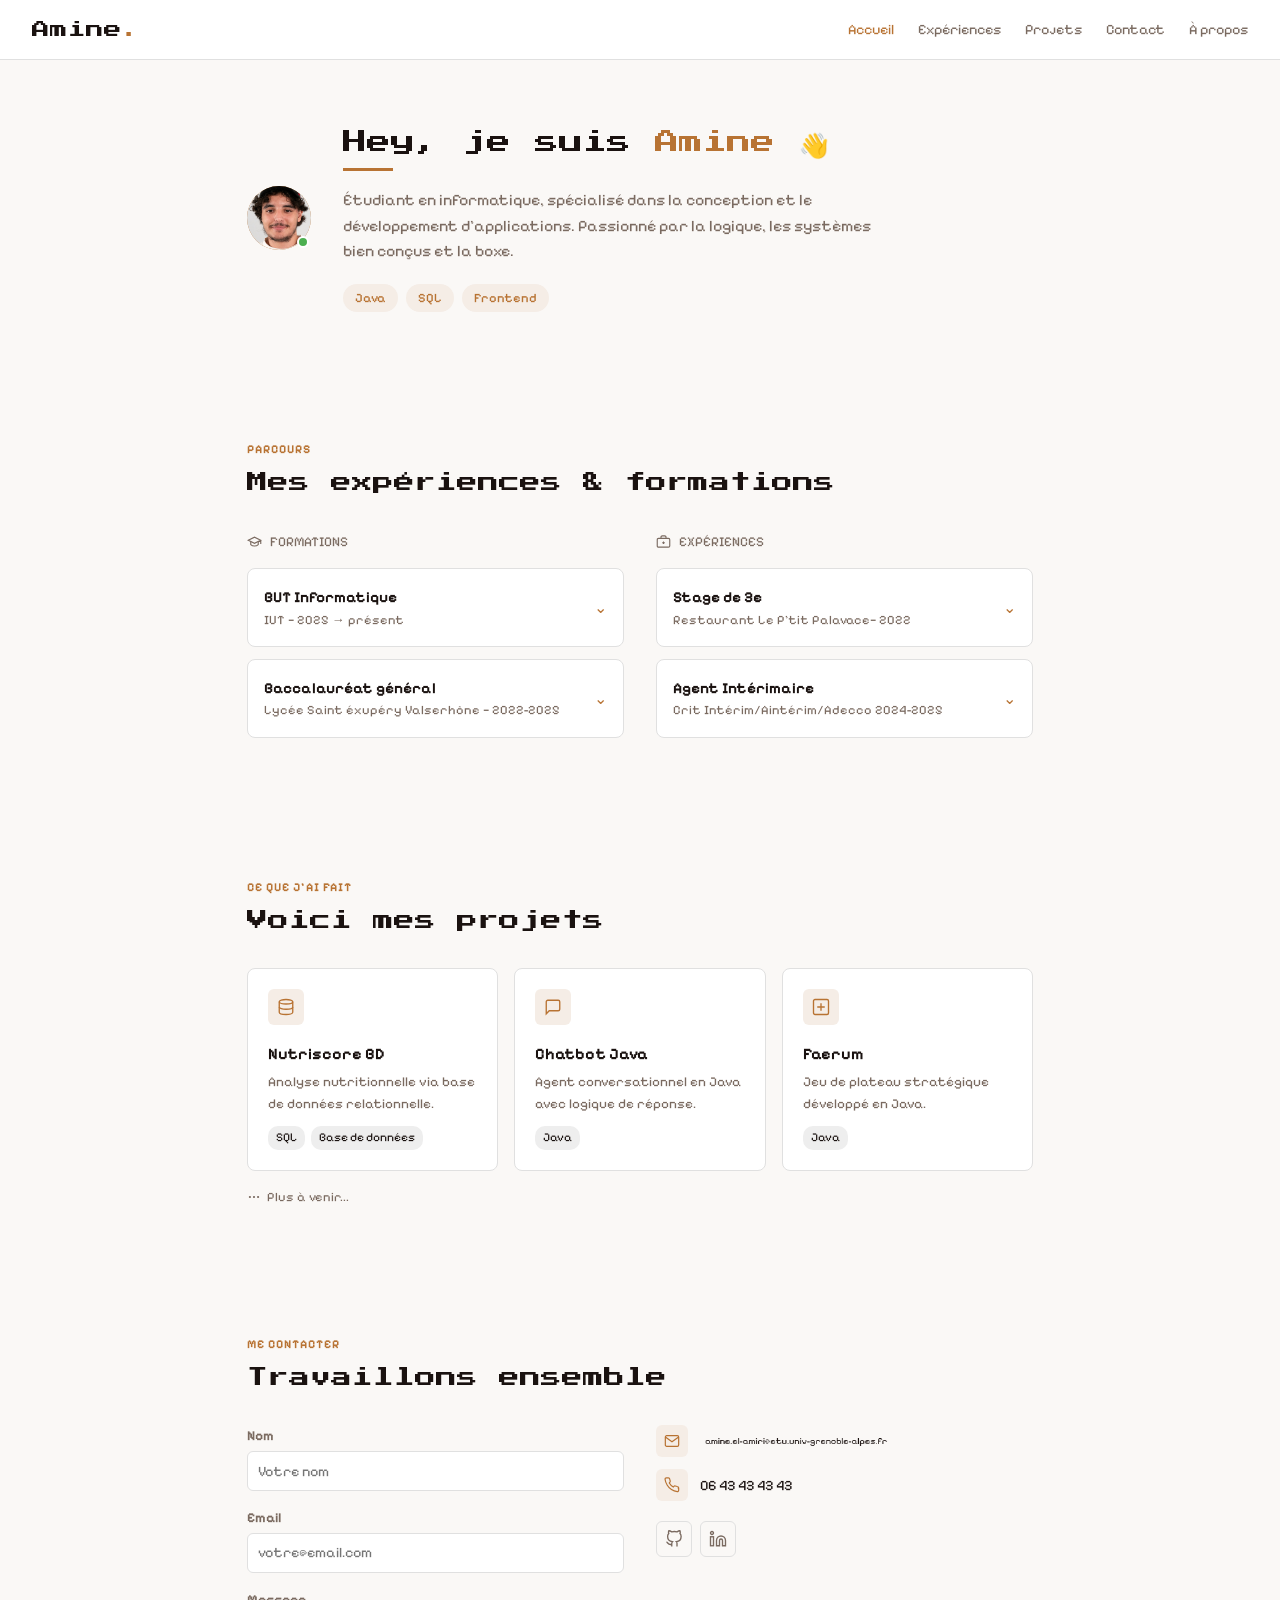
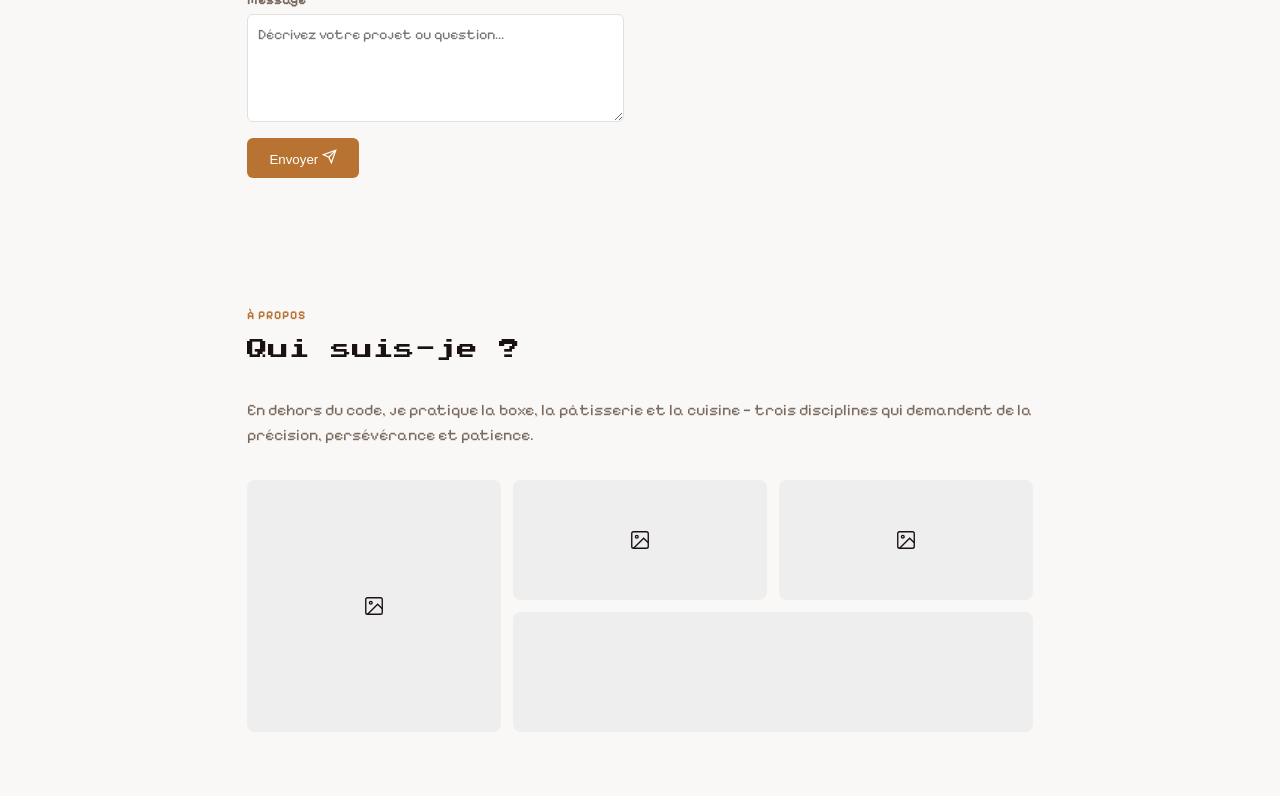
==== commit af480a51: "Add files via upload" ====
--- a/index.html
+++ b/index.html
@@ -124,14 +124,14 @@
   </section>
 
   <section id="mes-projets">
-    <div class="section-eyebrow">Réalisations</div>
+    <div class="section-eyebrow">Ce que j'ai fait</div>
     <h2 class="section-title">Voici mes projets</h2>
     <div class="projects-grid">
       <a href="nutriscore.html" class="project-card">
         <div class="proj-icon">
           <svg width="18" height="18" fill="none" stroke="currentColor" stroke-width="1.8" viewBox="0 0 24 24"><ellipse cx="12" cy="5" rx="9" ry="3"/><path d="M21 12c0 1.66-4 3-9 3s-9-1.34-9-3"/><path d="M3 5v14c0 1.66 4 3 9 3s9-1.34 9-3V5"/></svg>
         </div>
-        <div class="proj-title">Nutriscore DB</div>
+        <div class="proj-title">Nutriscore BD</div>
         <div class="proj-desc">Analyse nutritionnelle via base de données relationnelle.</div>
         <div class="proj-tags">
           <span class="proj-tag">SQL</span>
@@ -192,7 +192,7 @@
           <div class="contact-icon">
             <svg width="16" height="16" fill="none" stroke="currentColor" stroke-width="1.8" viewBox="0 0 24 24"><path d="M4 4h16c1.1 0 2 .9 2 2v12c0 1.1-.9 2-2 2H4c-1.1 0-2-.9-2-2V6c0-1.1.9-2 2-2z"/><polyline points="22,6 12,13 2,6"/></svg>
           </div>
-          amineeeeee@gmail.com
+          <img src="mail.png" alt="email" style="height:1.1em;vertical-align:middle;display:inline-block;" />
         </div>
         <div class="contact-row">
           <div class="contact-icon">
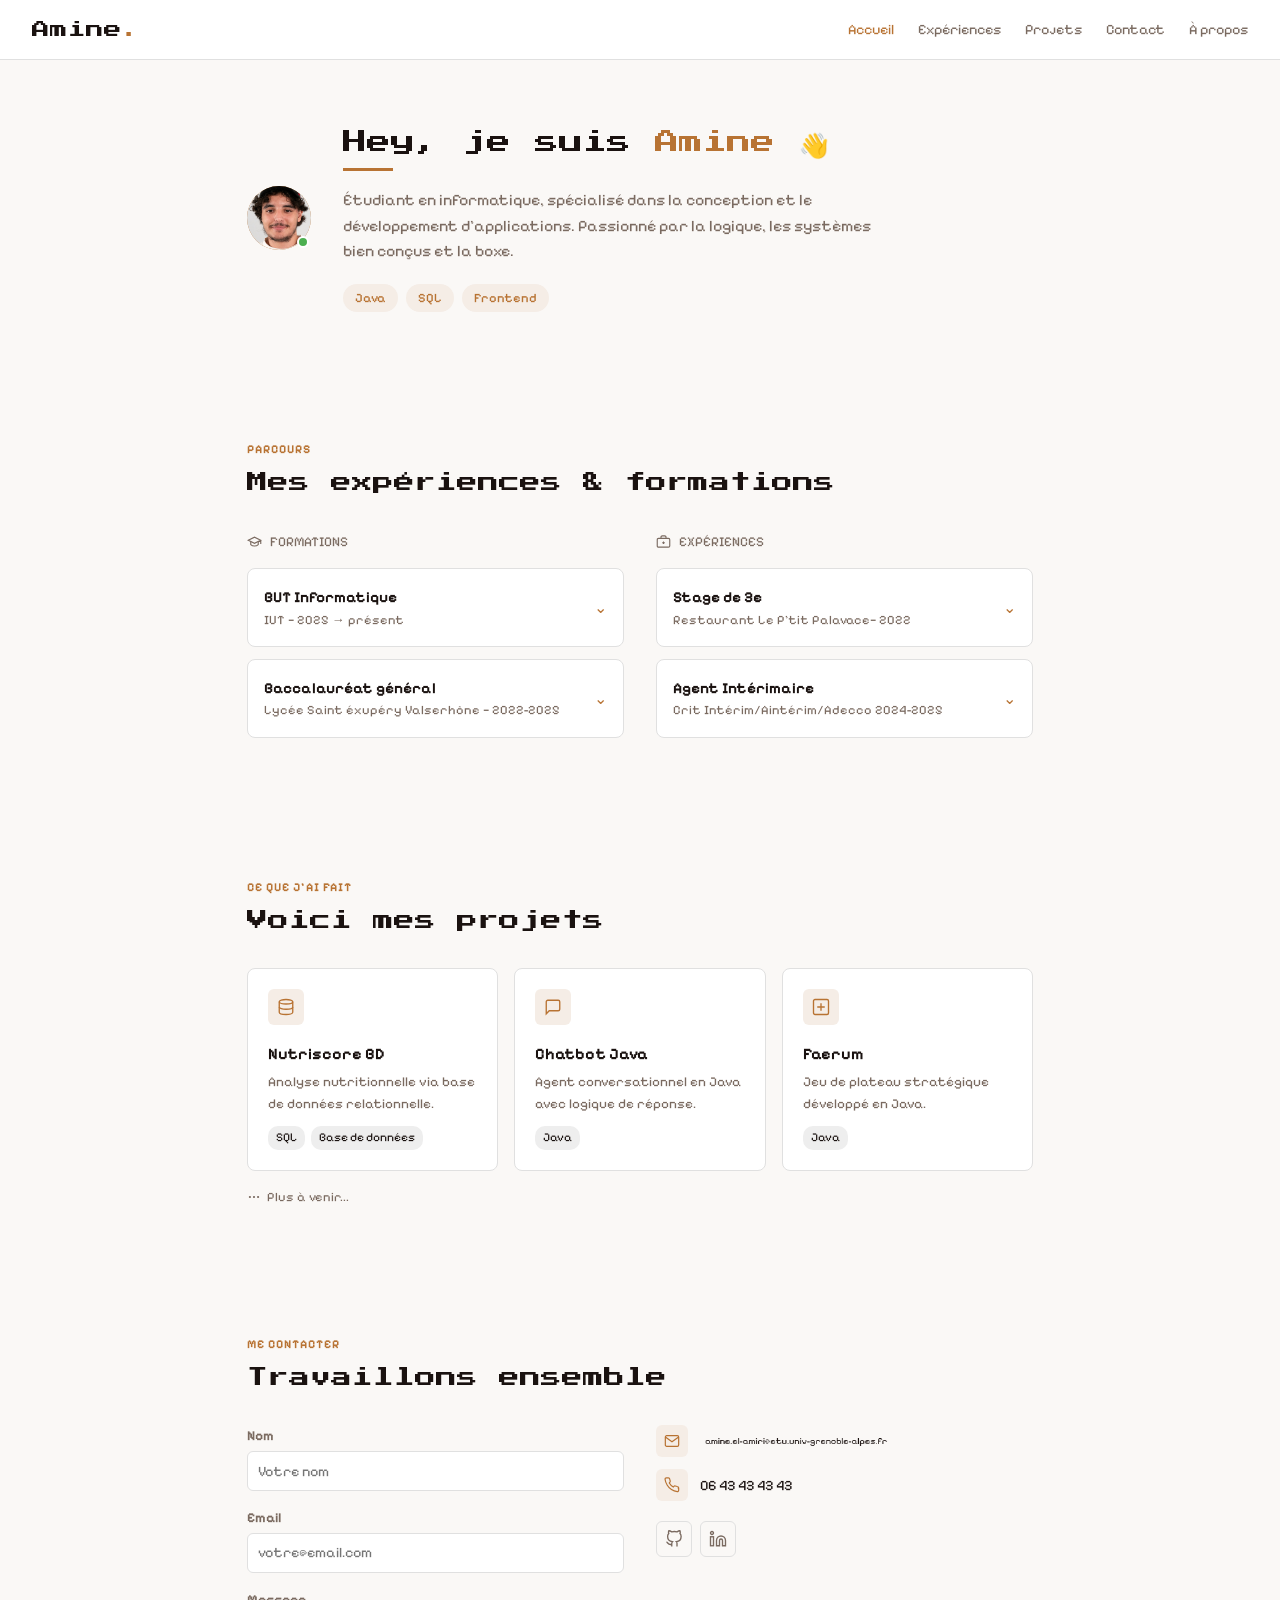
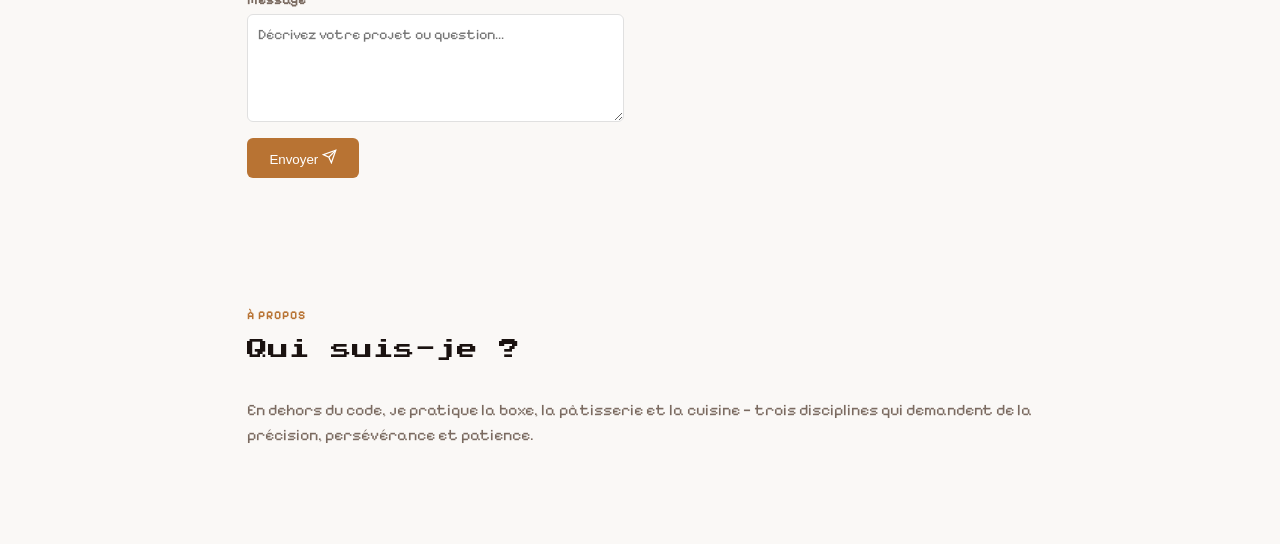
==== commit fee85389: "Add files via upload" ====
--- a/index.html
+++ b/index.html
@@ -216,15 +216,8 @@
     <div class="section-eyebrow">À propos</div>
     <h2 class="section-title">Qui suis-je ?</h2>
     <p class="about-text">En dehors du code, je pratique la boxe, la pâtisserie et la cuisine — trois disciplines qui demandent de la précision, persévérance et patience.</p>
-    <div class="about-photos">
-      <div class="photo tall">
-        <svg width="22" height="22" fill="none" stroke="currentColor" stroke-width="1.5" viewBox="0 0 24 24"><rect x="3" y="3" width="18" height="18" rx="2"/><circle cx="8.5" cy="8.5" r="1.5"/><polyline points="21 15 16 10 5 21"/></svg>
-      </div>
-      <div class="photo">
-        <svg width="22" height="22" fill="none" stroke="currentColor" stroke-width="1.5" viewBox="0 0 24 24"><rect x="3" y="3" width="18" height="18" rx="2"/><circle cx="8.5" cy="8.5" r="1.5"/><polyline points="21 15 16 10 5 21"/></svg>
-      </div>
-      <div class="photo">
-        <svg width="22" height="22" fill="none" stroke="currentColor" stroke-width="1.5" viewBox="0 0 24 24"><rect x="3" y="3" width="18" height="18" rx="2"/><circle cx="8.5" cy="8.5" r="1.5"/><polyline points="21 15 16 10 5 21"/></svg>
-      </div>
-      <div class="photo wide">
-        <svg width="22" height="22+  </section>
+</main>
+<script src="script.js"></script>
+</body>
+</html>
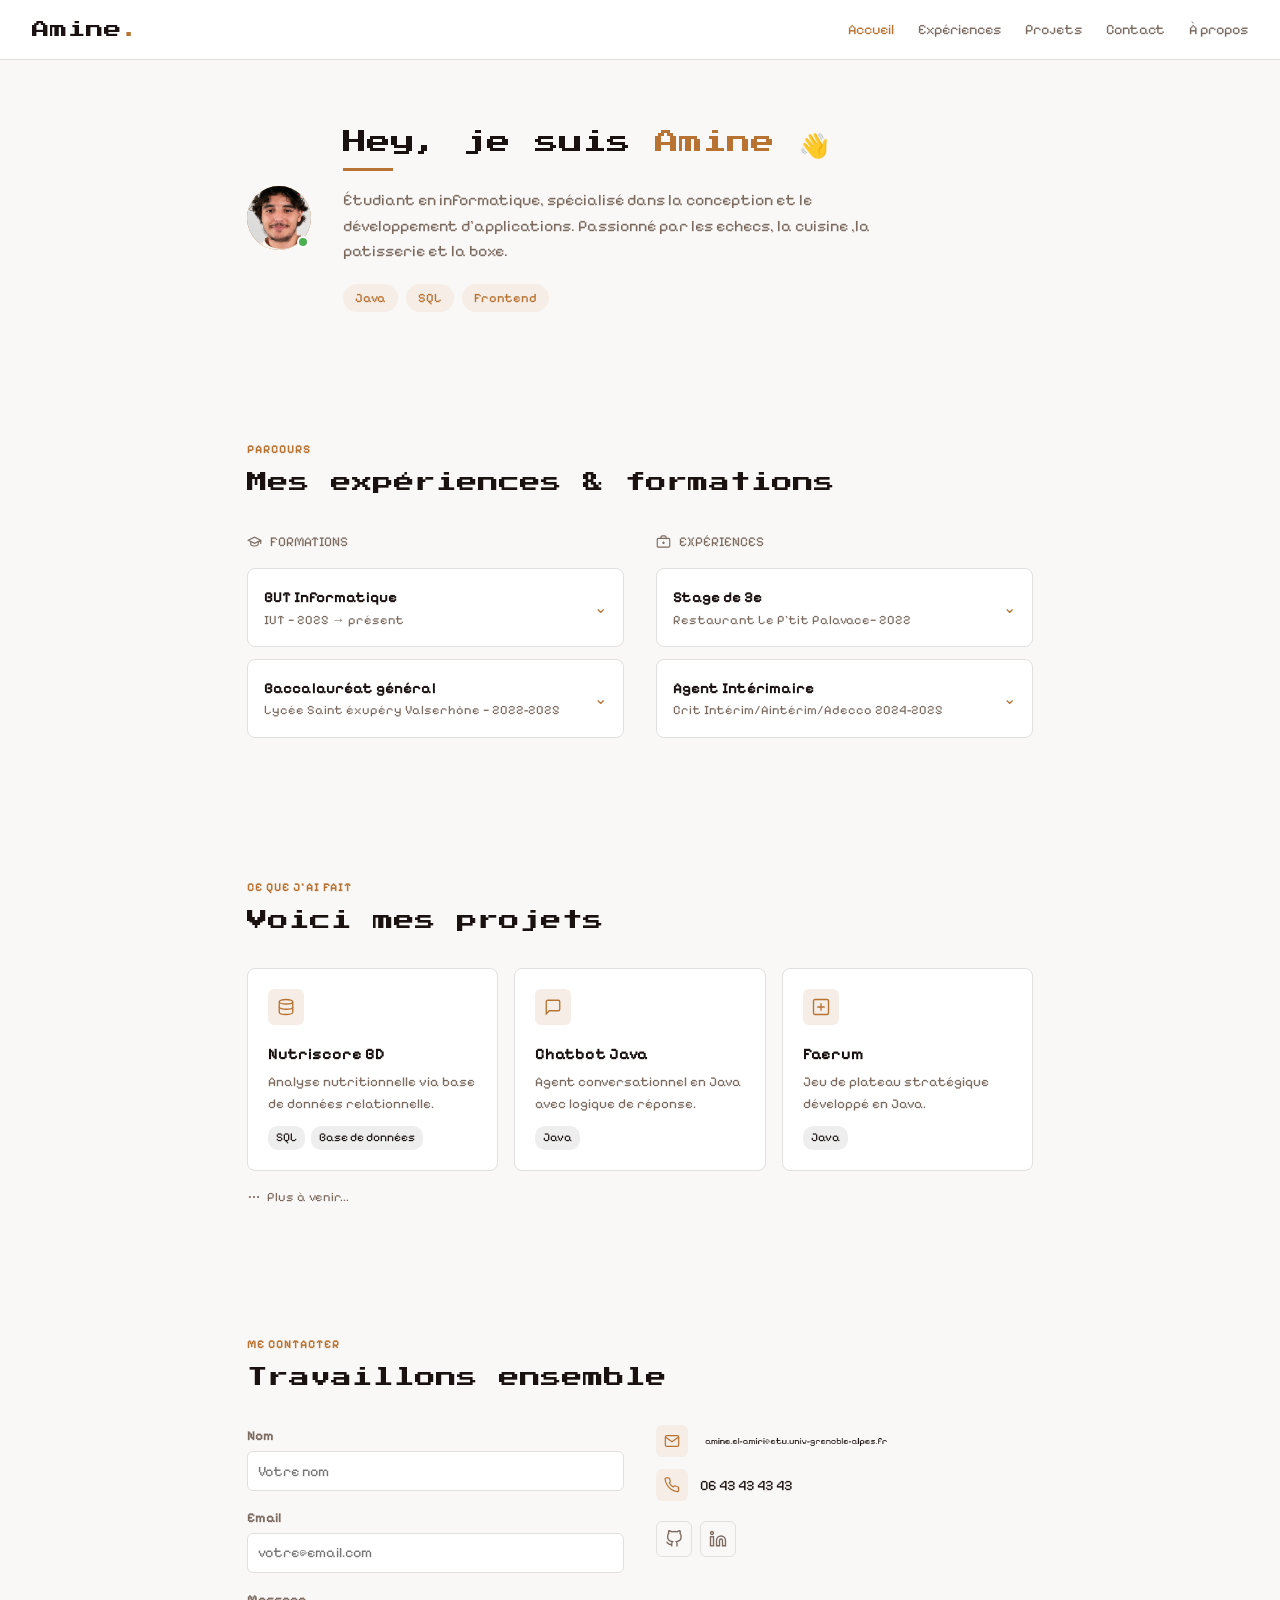
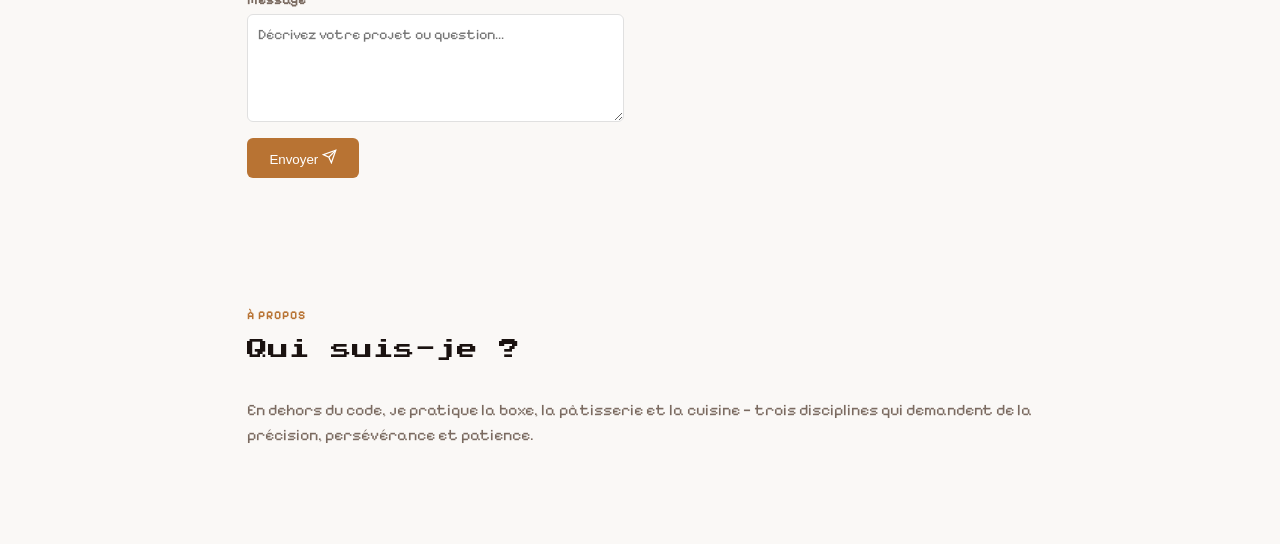
==== commit 62453632: "Add files via upload" ====
--- a/index.html
+++ b/index.html
@@ -46,7 +46,7 @@
       <div>
         <h1 class="hero-greeting">Hey, je suis <em>Amine</em> 👋</h1>
         <div class="copper-bar"></div>
-        <p class="hero-desc">Étudiant en informatique, spécialisé dans la conception et le développement d'applications. Passionné par la logique, les systèmes bien conçus et la boxe.</p>
+        <p class="hero-desc">Étudiant en informatique, spécialisé dans la conception et le développement d'applications. Passionné par les echecs, la cuisine ,la patisserie et la boxe.</p>
         <div class="tags">
           <span class="tag">Java</span>
           <span class="tag">SQL</span>
